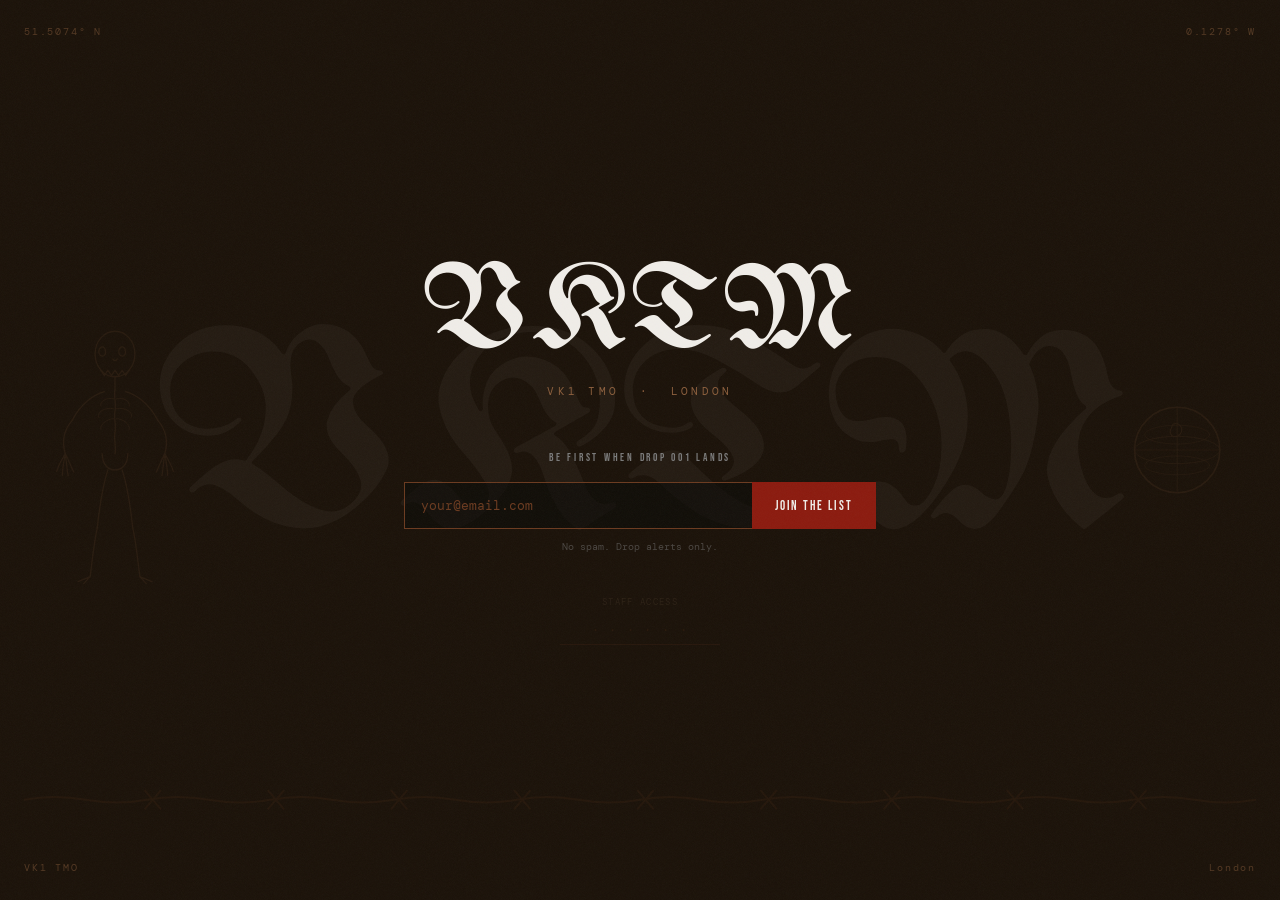
==== index.html @ 5f81c5c3 "Add files via upload" ====
<!DOCTYPE html>
<html lang="en">
<head>
  <meta charset="UTF-8">
  <meta name="viewport" content="width=device-width, initial-scale=1.0">
  <title>VKTM — VK1 TMO</title>
  <meta name="description" content="VKTM. London streetwear. No restock. Ever.">
  <link rel="stylesheet" href="style.css">
  <style>
    body { overflow: hidden; }

    /* PASSWORD PAGE */
    .pw-page {
      position: fixed; inset: 0;
      background: var(--deep-brown);
      display: flex;
      align-items: center;
      justify-content: center;
      z-index: 10;
    }

    /* Giant faded watermark */
    .pw-watermark {
      position: absolute;
      inset: 0;
      display: flex;
      align-items: center;
      justify-content: center;
      pointer-events: none;
      overflow: hidden;
    }
    .pw-watermark span {
      font-family: var(--font-gothic);
      font-size: clamp(120px, 28vw, 280px);
      color: var(--raw-cream);
      opacity: 0.04;
      white-space: nowrap;
      user-select: none;
      letter-spacing: -0.02em;
    }

    /* Corner coordinates */
    .pw-coord {
      position: absolute;
      font-family: var(--font-body);
      font-size: 10px;
      letter-spacing: 0.18em;
      color: var(--brown-warm);
      opacity: 0.5;
    }
    .pw-coord.tl { top: 24px; left: 24px; }
    .pw-coord.tr { top: 24px; right: 24px; text-align: right; }
    .pw-coord.bl { bottom: 24px; left: 24px; }
    .pw-coord.br { bottom: 24px; right: 24px; text-align: right; }

    /* Center content */
    .pw-center {
      position: relative;
      z-index: 2;
      text-align: center;
      width: 100%;
      max-width: 520px;
      padding: 24px;
    }
    .pw-logo {
      font-family: var(--font-gothic);
      font-size: clamp(72px, 14vw, 120px);
      color: var(--raw-cream);
      line-height: 1;
      margin-bottom: 8px;
      letter-spacing: 0.02em;
    }
    .pw-postcode {
      font-family: var(--font-body);
      font-size: 11px;
      letter-spacing: 0.3em;
      color: var(--brown-warm);
      margin-bottom: 48px;
    }

    /* Newsletter */
    .pw-newsletter-label {
      font-family: var(--font-display);
      font-size: 11px;
      letter-spacing: 0.25em;
      color: var(--ash);
      margin-bottom: 16px;
    }
    .pw-newsletter-form {
      display: flex;
      margin-bottom: 10px;
    }
    .pw-newsletter-form input {
      flex: 1;
      background: rgba(10,10,8,0.6);
      border: 1px solid var(--brown-mid);
      border-right: none;
      color: var(--raw-cream);
      font-family: var(--font-body);
      font-size: 13px;
      padding: 14px 16px;
      outline: none;
      transition: border-color 0.2s;
    }
    .pw-newsletter-form input:focus { border-color: var(--brown-warm); }
    .pw-newsletter-form input::placeholder { color: var(--brown-mid); }
    .pw-newsletter-form button {
      background: var(--london-rust);
      color: var(--raw-cream);
      font-family: var(--font-display);
      font-size: 13px;
      letter-spacing: 0.15em;
      padding: 14px 22px;
      border: 1px solid var(--london-rust);
      cursor: pointer;
      transition: background 0.2s;
      white-space: nowrap;
    }
    .pw-newsletter-form button:hover { background: var(--rust-bright); }
    .pw-nl-note {
      font-size: 10px;
      color: var(--ash);
      opacity: 0.5;
      margin-bottom: 40px;
    }
    .pw-nl-success {
      display: none;
      font-family: var(--font-display);
      font-size: 14px;
      letter-spacing: 0.15em;
      color: var(--brown-warm);
      margin-bottom: 32px;
    }

    /* Staff access */
    .pw-staff-wrap {
      margin-top: 32px;
      position: relative;
    }
    .pw-staff-label {
      font-size: 9px;
      letter-spacing: 0.15em;
      color: rgba(120,100,80,0.18);
      margin-bottom: 6px;
    }
    .pw-staff-form {
      display: flex;
      justify-content: center;
    }
    .pw-staff-form input {
      background: transparent;
      border: none;
      border-bottom: 1px solid rgba(107,58,31,0.15);
      color: rgba(240,237,232,0.12);
      font-family: var(--font-body);
      font-size: 12px;
      padding: 6px 10px;
      outline: none;
      width: 160px;
      text-align: center;
      letter-spacing: 0.15em;
      caret-color: var(--brown-warm);
    }
    .pw-staff-form input::placeholder { color: rgba(107,58,31,0.2); }
    .pw-staff-err {
      display: none;
      font-size: 10px;
      color: var(--london-rust);
      margin-top: 6px;
      letter-spacing: 0.1em;
    }

    /* Decorative SVGs */
    .pw-svg-left {
      position: absolute;
      left: clamp(8px, 4vw, 60px);
      top: 50%;
      transform: translateY(-50%);
      opacity: 0.12;
      width: clamp(80px, 10vw, 140px);
    }
    .pw-svg-right {
      position: absolute;
      right: clamp(8px, 4vw, 60px);
      top: 50%;
      transform: translateY(-50%);
      opacity: 0.12;
      width: clamp(70px, 8vw, 110px);
    }
    .pw-barbed {
      position: absolute;
      bottom: 80px;
      left: 0; right: 0;
      opacity: 0.12;
      padding: 0 24px;
    }

    @media (max-width: 600px) {
      .pw-svg-left, .pw-svg-right { display: none; }
      .pw-coord.tr, .pw-coord.br { display: none; }
    }
  </style>
</head>
<body>
  <div class="grain"></div>

  <main class="pw-page">
    <!-- Watermark -->
    <div class="pw-watermark"><span>VKTM</span></div>

    <!-- Corner coords -->
    <div class="pw-coord tl">51.5074° N</div>
    <div class="pw-coord tr">0.1278° W</div>
    <div class="pw-coord bl">VK1 TMO</div>
    <div class="pw-coord br">London</div>

    <!-- Creature SVG left -->
    <svg class="pw-svg-left" viewBox="0 0 180 380" xmlns="http://www.w3.org/2000/svg" fill="none" stroke="#8B5E3C" stroke-width="1.8" stroke-linecap="round">
      <ellipse cx="90" cy="55" rx="28" ry="32"/>
      <path d="M76,48 C74,44 70,44 68,48 C66,52 68,58 72,58 C76,58 78,54 76,48"/>
      <path d="M104,48 C102,44 98,44 96,48 C94,52 96,58 100,58 C104,58 106,54 104,48"/>
      <path d="M87,62 C88,65 92,65 93,62"/>
      <path d="M70,78 L75,85 L80,78 L85,85 L90,78 L95,85 L100,78 L105,85 L110,78"/>
      <line x1="90" y1="87" x2="90" y2="105"/>
      <path d="M90,105 C88,115 92,125 90,135 C88,145 92,155 90,165 C88,175 92,185 90,195"/>
      <path d="M88,118 C78,115 68,122 70,128" stroke-width="1.2"/>
      <path d="M88,132 C76,129 64,137 67,144" stroke-width="1.2"/>
      <path d="M88,146 C79,146 68,154 70,161" stroke-width="1.2"/>
      <path d="M92,118 C102,115 112,122 110,128" stroke-width="1.2"/>
      <path d="M92,132 C104,129 116,137 113,144" stroke-width="1.2"/>
      <path d="M92,146 C101,146 112,154 110,161" stroke-width="1.2"/>
      <path d="M72,195 C72,210 80,218 90,218 C100,218 108,210 108,195"/>
      <path d="M75,108 C60,112 42,125 30,148"/>
      <path d="M105,108 C120,112 138,125 150,148"/>
      <path d="M30,148 C18,162 15,178 20,195"/>
      <path d="M150,148 C162,162 165,178 160,195"/>
      <path d="M20,195 C15,205 10,212 8,220M20,195 C18,207 16,216 16,226M20,195 C22,207 22,216 24,226M20,195 C26,206 28,214 32,221"/>
      <path d="M160,195 C165,205 170,212 172,220M160,195 C162,207 164,216 164,226M160,195 C158,207 158,216 156,226M160,195 C154,206 152,214 148,221"/>
      <path d="M80,218 C72,242 68,272 65,300"/>
      <path d="M100,218 C108,242 112,272 115,300"/>
      <path d="M65,300 C60,322 58,347 55,368"/>
      <path d="M115,300 C120,322 122,347 125,368"/>
      <path d="M55,368 L38,375 M55,368 L46,378"/>
      <path d="M125,368 L142,375 M125,368 L134,378"/>
    </svg>

    <!-- Globe SVG right -->
    <svg class="pw-svg-right" viewBox="0 0 120 120" xmlns="http://www.w3.org/2000/svg" fill="none" stroke="#8B5E3C" stroke-linecap="round">
      <circle cx="60" cy="60" r="50" stroke-width="1.8"/>
      <ellipse cx="60" cy="60" rx="50" ry="16" stroke-width="0.9"/>
      <ellipse cx="60" cy="42" rx="38" ry="11" stroke-width="0.7"/>
      <ellipse cx="60" cy="78" rx="38" ry="11" stroke-width="0.7"/>
      <line x1="60" y1="10" x2="60" y2="110" stroke-width="0.9"/>
      <line x1="10" y1="60" x2="110" y2="60" stroke-width="0.7"/>
      <path d="M55,30 C58,28 62,29 64,32 C67,36 65,42 60,44 C55,46 51,42 52,37 Z" stroke-width="1.2"/>
    </svg>

    <!-- Barbed wire -->
    <div class="pw-barbed">
      <svg viewBox="0 0 900 20" xmlns="http://www.w3.org/2000/svg" fill="none" preserveAspectRatio="xMidYMid meet">
        <path d="M0,10 Q22,6 45,10 Q68,14 90,10 Q112,6 135,10 Q158,14 180,10 Q202,6 225,10 Q248,14 270,10 Q292,6 315,10 Q338,14 360,10 Q382,6 405,10 Q428,14 450,10 Q472,6 495,10 Q518,14 540,10 Q562,6 585,10 Q608,14 630,10 Q652,6 675,10 Q698,14 720,10 Q742,6 765,10 Q788,14 810,10 Q832,6 855,10 Q878,14 900,10" stroke="#6B3A1F" stroke-width="1.4"/>
        <g stroke="#6B3A1F" stroke-width="1.4">
          <line x1="88" y1="3" x2="100" y2="17"/><line x1="88" y1="17" x2="100" y2="3"/>
          <line x1="178" y1="3" x2="190" y2="17"/><line x1="178" y1="17" x2="190" y2="3"/>
          <line x1="268" y1="3" x2="280" y2="17"/><line x1="268" y1="17" x2="280" y2="3"/>
          <line x1="358" y1="3" x2="370" y2="17"/><line x1="358" y1="17" x2="370" y2="3"/>
          <line x1="448" y1="3" x2="460" y2="17"/><line x1="448" y1="17" x2="460" y2="3"/>
          <line x1="538" y1="3" x2="550" y2="17"/><line x1="538" y1="17" x2="550" y2="3"/>
          <line x1="628" y1="3" x2="640" y2="17"/><line x1="628" y1="17" x2="640" y2="3"/>
          <line x1="718" y1="3" x2="730" y2="17"/><line x1="718" y1="17" x2="730" y2="3"/>
          <line x1="808" y1="3" x2="820" y2="17"/><line x1="808" y1="17" x2="820" y2="3"/>
        </g>
      </svg>
    </div>

    <!-- Main center content -->
    <div class="pw-center">
      <div class="pw-logo">VKTM</div>
      <div class="pw-postcode">VK1 TMO &nbsp;·&nbsp; LONDON</div>

      <div class="pw-newsletter-label">BE FIRST WHEN DROP 001 LANDS</div>

      <form class="pw-newsletter-form" id="pwNewsletterForm">
        <input type="hidden" name="_subject" value="VKTM Newsletter Signup">
        <input type="hidden" name="type" value="newsletter">
        <input type="email" name="email" placeholder="your@email.com" required autocomplete="email">
        <button type="submit">JOIN THE LIST</button>
      </form>
      <div class="pw-nl-note">No spam. Drop alerts only.</div>
      <div class="pw-nl-success" id="pwNlSuccess">YOU'RE ON THE LIST. &nbsp;·&nbsp; VK1 TMO</div>

      <!-- Staff access -->
      <div class="pw-staff-wrap">
        <div class="pw-staff-label">STAFF ACCESS</div>
        <form class="pw-staff-form" id="staffForm" autocomplete="off">
          <input type="password" id="staffPass" placeholder="· · · · · ·" maxlength="20">
        </form>
        <div class="pw-staff-err" id="staffErr">INCORRECT</div>
      </div>
    </div>
  </main>

  <script>
    // Newsletter signup
    document.getElementById('pwNewsletterForm').addEventListener('submit', async e => {
      e.preventDefault();
      const btn = e.target.querySelector('button');
      btn.textContent = '...';
      try {
        const res = await fetch('https://formspree.io/f/xqeopeve', {
          method: 'POST',
          headers: { 'Accept': 'application/json' },
          body: new FormData(e.target),
        });
        if (res.ok) {
          e.target.style.display = 'none';
          document.querySelector('.pw-nl-note').style.display = 'none';
          document.getElementById('pwNlSuccess').style.display = 'block';
        } else { btn.textContent = 'RETRY'; }
      } catch { btn.textContent = 'RETRY'; }
    });

    // Password check on every keystroke (no submit button visible)
    document.getElementById('staffPass').addEventListener('input', function() {
      if (this.value.toUpperCase() === 'VK1TMO') {
        localStorage.setItem('vktm_unlocked', '1');
        window.location.href = 'home.html';
      } else if (this.value.length >= 6) {
        document.getElementById('staffErr').style.display = 'block';
        setTimeout(() => {
          this.value = '';
          document.getElementById('staffErr').style.display = 'none';
        }, 800);
      }
    });
  </script>
</body>
</html>
---- style.css ----
/* ============================================
   VKTM — GLOBAL STYLESHEET
   VK1 TMO · LONDON
   ============================================ */

@import url('https://fonts.googleapis.com/css2?family=UnifrakturMaguntia&family=Bebas+Neue&family=DM+Mono:ital,wght@0,300;0,400;0,500;1,400&display=swap');

:root {
  --void-black: #0A0A08;
  --deep-brown: #1A1108;
  --london-rust: #8B1A0E;
  --rust-bright: #C4250F;
  --brown-mid: #6B3A1F;
  --brown-warm: #8B5E3C;
  --raw-cream: #F0EDE8;
  --ash: #7A7A7A;
  --font-gothic: 'UnifrakturMaguntia', serif;
  --font-display: 'Bebas Neue', sans-serif;
  --font-body: 'DM Mono', monospace;
  --max-w: 1280px;
  --nav-h: 60px;
  --ticker-h: 36px;
}

*, *::before, *::after { box-sizing: border-box; margin: 0; padding: 0; }

html { scroll-behavior: smooth; }

body {
  background: var(--void-black);
  color: var(--raw-cream);
  font-family: var(--font-body);
  font-size: 14px;
  line-height: 1.6;
  overflow-x: hidden;
  -webkit-font-smoothing: antialiased;
}

img { display: block; max-width: 100%; }
a { color: inherit; text-decoration: none; }
button { cursor: pointer; border: none; background: none; font-family: inherit; }
ul, ol { list-style: none; }
input, textarea, select { font-family: inherit; }

/* ---- GRAIN OVERLAY ---- */
.grain {
  position: fixed;
  inset: -100px;
  width: calc(100% + 200px);
  height: calc(100% + 200px);
  pointer-events: none;
  z-index: 9999;
  opacity: 0.04;
  background-image: url("data:image/svg+xml,%3Csvg viewBox='0 0 512 512' xmlns='http://www.w3.org/2000/svg'%3E%3Cfilter id='n'%3E%3CfeTurbulence type='fractalNoise' baseFrequency='0.75' numOctaves='4' stitchTiles='stitch'/%3E%3C/filter%3E%3Crect width='100%25' height='100%25' filter='url(%23n)'/%3E%3C/svg%3E");
  background-repeat: repeat;
  background-size: 256px 256px;
  animation: grainShift 0.6s steps(1) infinite;
}
@keyframes grainShift {
  0%   { transform: translate(0, 0); }
  20%  { transform: translate(-3px, 2px); }
  40%  { transform: translate(2px, -3px); }
  60%  { transform: translate(-2px, -2px); }
  80%  { transform: translate(3px, 1px); }
  100% { transform: translate(-1px, 3px); }
}

/* ---- TICKER TAPE ---- */
.ticker-wrap {
  background: var(--london-rust);
  height: var(--ticker-h);
  overflow: hidden;
  display: flex;
  align-items: center;
  position: relative;
  z-index: 200;
}
.ticker-track {
  display: flex;
  white-space: nowrap;
  animation: tickerScroll 28s linear infinite;
}
.ticker-track span {
  font-family: var(--font-display);
  font-size: 13px;
  letter-spacing: 0.15em;
  color: var(--raw-cream);
  padding: 0 32px;
}
.ticker-track span::after {
  content: '·';
  margin-left: 32px;
  opacity: 0.6;
}
@keyframes tickerScroll {
  0%   { transform: translateX(0); }
  100% { transform: translateX(-50%); }
}

/* ---- NAVIGATION ---- */
.site-nav {
  position: sticky;
  top: 0;
  z-index: 100;
  background: var(--void-black);
  border-bottom: 1px solid var(--brown-mid);
  height: var(--nav-h);
  display: flex;
  align-items: center;
  padding: 0 24px;
}
.nav-inner {
  max-width: var(--max-w);
  width: 100%;
  margin: 0 auto;
  display: flex;
  align-items: center;
  justify-content: space-between;
}
.nav-logo {
  font-family: var(--font-gothic);
  font-size: 28px;
  color: var(--raw-cream);
  letter-spacing: 0.02em;
  transition: color 0.2s;
}
.nav-logo:hover { color: var(--brown-warm); }

.nav-links {
  display: flex;
  gap: 32px;
  align-items: center;
}
.nav-links a {
  font-family: var(--font-display);
  font-size: 14px;
  letter-spacing: 0.12em;
  color: var(--ash);
  transition: color 0.2s;
  position: relative;
}
.nav-links a::after {
  content: '';
  position: absolute;
  bottom: -4px;
  left: 0;
  width: 0;
  height: 1px;
  background: var(--london-rust);
  transition: width 0.3s;
}
.nav-links a:hover, .nav-links a.active {
  color: var(--raw-cream);
}
.nav-links a:hover::after, .nav-links a.active::after {
  width: 100%;
}

.nav-hamburger {
  display: none;
  flex-direction: column;
  gap: 5px;
  cursor: pointer;
  padding: 4px;
}
.nav-hamburger span {
  display: block;
  width: 24px;
  height: 1.5px;
  background: var(--raw-cream);
  transition: all 0.3s;
}
.nav-hamburger.open span:nth-child(1) { transform: translateY(6.5px) rotate(45deg); }
.nav-hamburger.open span:nth-child(2) { opacity: 0; }
.nav-hamburger.open span:nth-child(3) { transform: translateY(-6.5px) rotate(-45deg); }

.nav-mobile-menu {
  display: none;
  position: fixed;
  top: calc(var(--ticker-h) + var(--nav-h));
  left: 0; right: 0;
  background: var(--void-black);
  border-bottom: 1px solid var(--brown-mid);
  padding: 24px;
  z-index: 99;
  flex-direction: column;
  gap: 20px;
}
.nav-mobile-menu.open { display: flex; }
.nav-mobile-menu a {
  font-family: var(--font-display);
  font-size: 22px;
  letter-spacing: 0.12em;
  color: var(--ash);
  transition: color 0.2s;
  padding: 8px 0;
  border-bottom: 1px solid var(--brown-mid);
}
.nav-mobile-menu a:hover, .nav-mobile-menu a.active { color: var(--raw-cream); }

/* ---- FOOTER ---- */
.site-footer {
  background: var(--deep-brown);
  border-top: 1px solid var(--brown-mid);
  padding: 64px 24px 32px;
}
.footer-inner {
  max-width: var(--max-w);
  margin: 0 auto;
}
.footer-top {
  display: grid;
  grid-template-columns: 1fr 1fr 1fr;
  gap: 48px;
  padding-bottom: 48px;
  border-bottom: 1px solid var(--brown-mid);
}
.footer-logo {
  font-family: var(--font-gothic);
  font-size: 48px;
  color: var(--raw-cream);
  line-height: 1;
  margin-bottom: 8px;
}
.footer-tagline {
  font-size: 11px;
  color: var(--ash);
  letter-spacing: 0.15em;
  text-transform: uppercase;
}
.footer-col-title {
  font-family: var(--font-display);
  font-size: 12px;
  letter-spacing: 0.2em;
  color: var(--brown-warm);
  margin-bottom: 16px;
}
.footer-col-links {
  display: flex;
  flex-direction: column;
  gap: 10px;
}
.footer-col-links a {
  font-size: 13px;
  color: var(--ash);
  transition: color 0.2s;
  letter-spacing: 0.05em;
}
.footer-col-links a:hover { color: var(--raw-cream); }
.footer-bottom {
  padding-top: 24px;
  display: flex;
  justify-content: space-between;
  align-items: center;
  flex-wrap: wrap;
  gap: 12px;
}
.footer-copy {
  font-size: 11px;
  color: var(--ash);
  letter-spacing: 0.08em;
}
.footer-coords {
  font-size: 11px;
  color: var(--brown-warm);
  letter-spacing: 0.1em;
}

/* ---- MARQUEE STRIP ---- */
.marquee-strip {
  background: var(--brown-mid);
  padding: 12px 0;
  overflow: hidden;
}
.marquee-track {
  display: flex;
  white-space: nowrap;
  animation: marqueeScroll 20s linear infinite;
}
.marquee-track span {
  font-family: var(--font-gothic);
  font-size: 18px;
  color: var(--raw-cream);
  opacity: 0.8;
  padding: 0 24px;
}
.marquee-track span.sep {
  font-family: var(--font-display);
  font-size: 14px;
  color: var(--brown-warm);
  letter-spacing: 0.2em;
}
@keyframes marqueeScroll {
  0%   { transform: translateX(0); }
  100% { transform: translateX(-50%); }
}

/* ---- BUTTONS ---- */
.btn {
  display: inline-flex;
  align-items: center;
  justify-content: center;
  font-family: var(--font-display);
  letter-spacing: 0.15em;
  font-size: 14px;
  padding: 14px 32px;
  transition: all 0.25s;
  cursor: pointer;
}
.btn-primary {
  background: var(--london-rust);
  color: var(--raw-cream);
  border: 1px solid var(--london-rust);
}
.btn-primary:hover {
  background: var(--rust-bright);
  border-color: var(--rust-bright);
  transform: translateY(-1px);
}
.btn-outline {
  background: transparent;
  color: var(--raw-cream);
  border: 1px solid var(--brown-warm);
}
.btn-outline:hover {
  border-color: var(--raw-cream);
  background: rgba(240,237,232,0.05);
}
.btn-ghost {
  background: transparent;
  color: var(--ash);
  border: 1px solid var(--brown-mid);
  font-size: 12px;
  padding: 10px 20px;
}
.btn-ghost:hover {
  color: var(--raw-cream);
  border-color: var(--ash);
}

/* ---- SECTION BASE ---- */
.section {
  padding: 96px 24px;
}
.section-inner {
  max-width: var(--max-w);
  margin: 0 auto;
}
.section-label {
  font-family: var(--font-display);
  font-size: 11px;
  letter-spacing: 0.3em;
  color: var(--london-rust);
  margin-bottom: 16px;
  display: block;
}
.section-title {
  font-family: var(--font-display);
  font-size: clamp(36px, 6vw, 72px);
  letter-spacing: 0.06em;
  line-height: 1;
  color: var(--raw-cream);
}

/* ---- TORN EDGE ---- */
.torn-edge {
  display: block;
  line-height: 0;
  overflow: hidden;
}
.torn-edge svg {
  display: block;
  width: 100%;
}

/* ---- PRODUCT CARD ---- */
.product-card {
  background: var(--deep-brown);
  border: 1px solid var(--brown-mid);
  overflow: hidden;
  cursor: pointer;
  transition: border-color 0.25s, transform 0.25s;
  position: relative;
}
.product-card:hover {
  border-color: var(--london-rust);
  transform: translateY(-3px);
}
.product-card-img {
  aspect-ratio: 3/4;
  background: var(--void-black);
  display: flex;
  align-items: center;
  justify-content: center;
  overflow: hidden;
  position: relative;
}
.product-card-img svg {
  opacity: 0.15;
  width: 50%;
}
.product-card-badge {
  position: absolute;
  top: 12px;
  left: 12px;
  background: var(--london-rust);
  font-family: var(--font-display);
  font-size: 10px;
  letter-spacing: 0.2em;
  color: var(--raw-cream);
  padding: 4px 10px;
}
.product-card-cs {
  position: absolute;
  inset: 0;
  background: rgba(10,10,8,0.6);
  display: flex;
  align-items: center;
  justify-content: center;
  font-family: var(--font-display);
  font-size: 13px;
  letter-spacing: 0.25em;
  color: var(--brown-warm);
  opacity: 0;
  transition: opacity 0.25s;
}
.product-card:hover .product-card-cs { opacity: 1; }
.product-card-info {
  padding: 16px;
}
.product-card-cat {
  font-size: 10px;
  letter-spacing: 0.2em;
  color: var(--brown-warm);
  text-transform: uppercase;
  margin-bottom: 6px;
}
.product-card-name {
  font-family: var(--font-display);
  font-size: 16px;
  letter-spacing: 0.08em;
  color: var(--raw-cream);
  margin-bottom: 4px;
}
.product-card-price {
  font-size: 13px;
  color: var(--ash);
}
.product-card-drop {
  font-size: 10px;
  letter-spacing: 0.15em;
  color: var(--london-rust);
  margin-top: 6px;
}

/* ---- PRODUCT GRID ---- */
.product-grid {
  display: grid;
  grid-template-columns: repeat(4, 1fr);
  gap: 16px;
}

/* ---- NOTIFY MODAL ---- */
.modal-overlay {
  display: none;
  position: fixed;
  inset: 0;
  background: rgba(10,10,8,0.92);
  z-index: 500;
  align-items: center;
  justify-content: center;
  padding: 24px;
}
.modal-overlay.open { display: flex; }
.modal-box {
  background: var(--deep-brown);
  border: 1px solid var(--brown-mid);
  max-width: 480px;
  width: 100%;
  padding: 40px;
  position: relative;
}
.modal-close {
  position: absolute;
  top: 16px;
  right: 16px;
  font-family: var(--font-display);
  font-size: 20px;
  color: var(--ash);
  cursor: pointer;
  transition: color 0.2s;
  background: none;
  border: none;
}
.modal-close:hover { color: var(--raw-cream); }
.modal-title {
  font-family: var(--font-display);
  font-size: 28px;
  letter-spacing: 0.08em;
  margin-bottom: 8px;
}
.modal-sub {
  font-size: 12px;
  color: var(--ash);
  margin-bottom: 28px;
  line-height: 1.7;
}

/* ---- FORMS ---- */
.form-group {
  margin-bottom: 16px;
}
.form-label {
  display: block;
  font-size: 10px;
  letter-spacing: 0.2em;
  color: var(--ash);
  text-transform: uppercase;
  margin-bottom: 6px;
}
.form-input, .form-select, .form-textarea {
  width: 100%;
  background: var(--void-black);
  border: 1px solid var(--brown-mid);
  color: var(--raw-cream);
  font-family: var(--font-body);
  font-size: 13px;
  padding: 12px 14px;
  transition: border-color 0.2s;
  outline: none;
  -webkit-appearance: none;
}
.form-input:focus, .form-select:focus, .form-textarea:focus {
  border-color: var(--brown-warm);
}
.form-input::placeholder { color: var(--brown-mid); }
.form-textarea { resize: vertical; min-height: 100px; }
.form-row { display: grid; grid-template-columns: 1fr 1fr; gap: 12px; }
.form-success {
  display: none;
  text-align: center;
  padding: 24px 0;
}
.form-success-icon {
  font-family: var(--font-gothic);
  font-size: 48px;
  color: var(--london-rust);
  margin-bottom: 16px;
}
.form-success h3 {
  font-family: var(--font-display);
  font-size: 24px;
  letter-spacing: 0.1em;
  margin-bottom: 8px;
}
.form-success p { font-size: 12px; color: var(--ash); line-height: 1.7; }

/* ---- ACCORDION ---- */
.accordion-item {
  border: 1px solid var(--brown-mid);
  margin-bottom: 2px;
  overflow: hidden;
}
.accordion-header {
  display: flex;
  align-items: center;
  justify-content: space-between;
  padding: 20px 24px;
  cursor: pointer;
  background: var(--deep-brown);
  transition: background 0.2s;
  user-select: none;
}
.accordion-header:hover { background: #1f1408; }
.accordion-header-left { display: flex; align-items: center; gap: 16px; }
.accordion-drop-num {
  font-family: var(--font-display);
  font-size: 12px;
  letter-spacing: 0.2em;
  color: var(--london-rust);
}
.accordion-drop-name {
  font-family: var(--font-display);
  font-size: 20px;
  letter-spacing: 0.1em;
}
.accordion-status {
  font-size: 10px;
  letter-spacing: 0.2em;
  padding: 3px 10px;
  border: 1px solid;
}
.accordion-status.live { border-color: var(--london-rust); color: var(--london-rust); }
.accordion-status.coming { border-color: var(--brown-warm); color: var(--brown-warm); }
.accordion-status.locked { border-color: var(--ash); color: var(--ash); }
.accordion-arrow {
  font-size: 18px;
  color: var(--ash);
  transition: transform 0.3s;
  line-height: 1;
}
.accordion-item.open .accordion-arrow { transform: rotate(180deg); }
.accordion-body {
  display: none;
  padding: 32px 24px;
  background: var(--void-black);
  border-top: 1px solid var(--brown-mid);
}
.accordion-item.open .accordion-body { display: block; }

/* ---- SCROLL REVEAL ---- */
.reveal {
  opacity: 0;
  transform: translateY(28px);
  transition: opacity 0.7s ease, transform 0.7s ease;
}
.reveal.visible {
  opacity: 1;
  transform: translateY(0);
}
.reveal-delay-1 { transition-delay: 0.1s; }
.reveal-delay-2 { transition-delay: 0.2s; }
.reveal-delay-3 { transition-delay: 0.3s; }
.reveal-delay-4 { transition-delay: 0.4s; }

/* ---- NEWSLETTER INLINE ---- */
.newsletter-form {
  display: flex;
  gap: 0;
  max-width: 480px;
}
.newsletter-form input {
  flex: 1;
  background: var(--void-black);
  border: 1px solid var(--brown-mid);
  border-right: none;
  color: var(--raw-cream);
  font-family: var(--font-body);
  font-size: 13px;
  padding: 14px 16px;
  outline: none;
  transition: border-color 0.2s;
}
.newsletter-form input:focus { border-color: var(--brown-warm); }
.newsletter-form input::placeholder { color: var(--brown-mid); }
.newsletter-form button {
  background: var(--london-rust);
  color: var(--raw-cream);
  font-family: var(--font-display);
  font-size: 13px;
  letter-spacing: 0.15em;
  padding: 14px 24px;
  border: 1px solid var(--london-rust);
  cursor: pointer;
  transition: background 0.2s;
  white-space: nowrap;
}
.newsletter-form button:hover { background: var(--rust-bright); }

/* ============================================
   RESPONSIVE
   ============================================ */
@media (max-width: 1024px) {
  .product-grid { grid-template-columns: repeat(3, 1fr); }
  .footer-top { grid-template-columns: 1fr 1fr; }
}
@media (max-width: 768px) {
  :root { --ticker-h: 32px; --nav-h: 56px; }
  .nav-links { display: none; }
  .nav-hamburger { display: flex; }
  .product-grid { grid-template-columns: repeat(2, 1fr); gap: 10px; }
  .section { padding: 64px 16px; }
  .footer-top { grid-template-columns: 1fr; gap: 32px; }
  .footer-bottom { flex-direction: column; align-items: flex-start; gap: 8px; }
  .form-row { grid-template-columns: 1fr; }
  .newsletter-form { flex-direction: column; }
  .newsletter-form input { border-right: 1px solid var(--brown-mid); border-bottom: none; }
  .newsletter-form button { border-top: none; }
}
@media (max-width: 480px) {
  .product-grid { grid-template-columns: repeat(2, 1fr); gap: 8px; }
  .modal-box { padding: 28px 20px; }
  .nav-inner { padding: 0 4px; }
  .site-nav { padding: 0 16px; }
}
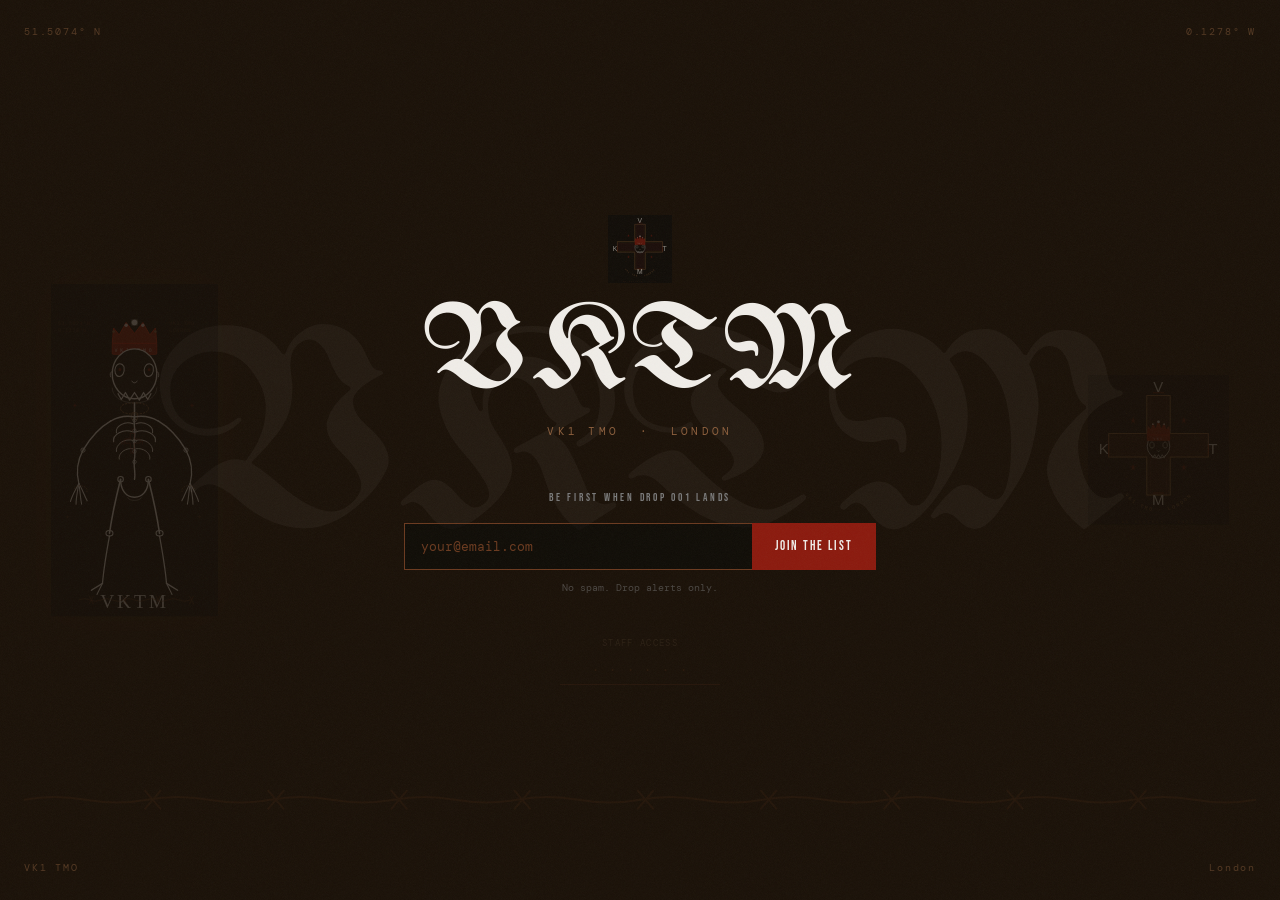
==== commit dbd0edcc: "Add files via upload" ====
--- a/index.html
+++ b/index.html
@@ -5,6 +5,7 @@
   <meta name="viewport" content="width=device-width, initial-scale=1.0">
   <title>VKTM — VK1 TMO</title>
   <meta name="description" content="VKTM. London streetwear. No restock. Ever.">
+  <link rel="icon" type="image/svg+xml" href="favicon.svg">
   <link rel="stylesheet" href="style.css">
   <style>
     body { overflow: hidden; }
@@ -176,16 +177,24 @@
       left: clamp(8px, 4vw, 60px);
       top: 50%;
       transform: translateY(-50%);
-      opacity: 0.12;
-      width: clamp(80px, 10vw, 140px);
+      opacity: 0.18;
+      width: clamp(100px, 13vw, 180px);
+      filter: drop-shadow(0 0 24px rgba(139,90,60,0.15));
     }
     .pw-svg-right {
       position: absolute;
       right: clamp(8px, 4vw, 60px);
       top: 50%;
       transform: translateY(-50%);
-      opacity: 0.12;
-      width: clamp(70px, 8vw, 110px);
+      opacity: 0.14;
+      width: clamp(90px, 11vw, 150px);
+    }
+    /* Mark above logo */
+    .pw-mark {
+      width: clamp(40px, 6vw, 64px);
+      opacity: 0.55;
+      margin: 0 auto 12px;
+      display: block;
     }
     .pw-barbed {
       position: absolute;
@@ -214,46 +223,11 @@
     <div class="pw-coord bl">VK1 TMO</div>
     <div class="pw-coord br">London</div>
 
-    <!-- Creature SVG left -->
-    <svg class="pw-svg-left" viewBox="0 0 180 380" xmlns="http://www.w3.org/2000/svg" fill="none" stroke="#8B5E3C" stroke-width="1.8" stroke-linecap="round">
-      <ellipse cx="90" cy="55" rx="28" ry="32"/>
-      <path d="M76,48 C74,44 70,44 68,48 C66,52 68,58 72,58 C76,58 78,54 76,48"/>
-      <path d="M104,48 C102,44 98,44 96,48 C94,52 96,58 100,58 C104,58 106,54 104,48"/>
-      <path d="M87,62 C88,65 92,65 93,62"/>
-      <path d="M70,78 L75,85 L80,78 L85,85 L90,78 L95,85 L100,78 L105,85 L110,78"/>
-      <line x1="90" y1="87" x2="90" y2="105"/>
-      <path d="M90,105 C88,115 92,125 90,135 C88,145 92,155 90,165 C88,175 92,185 90,195"/>
-      <path d="M88,118 C78,115 68,122 70,128" stroke-width="1.2"/>
-      <path d="M88,132 C76,129 64,137 67,144" stroke-width="1.2"/>
-      <path d="M88,146 C79,146 68,154 70,161" stroke-width="1.2"/>
-      <path d="M92,118 C102,115 112,122 110,128" stroke-width="1.2"/>
-      <path d="M92,132 C104,129 116,137 113,144" stroke-width="1.2"/>
-      <path d="M92,146 C101,146 112,154 110,161" stroke-width="1.2"/>
-      <path d="M72,195 C72,210 80,218 90,218 C100,218 108,210 108,195"/>
-      <path d="M75,108 C60,112 42,125 30,148"/>
-      <path d="M105,108 C120,112 138,125 150,148"/>
-      <path d="M30,148 C18,162 15,178 20,195"/>
-      <path d="M150,148 C162,162 165,178 160,195"/>
-      <path d="M20,195 C15,205 10,212 8,220M20,195 C18,207 16,216 16,226M20,195 C22,207 22,216 24,226M20,195 C26,206 28,214 32,221"/>
-      <path d="M160,195 C165,205 170,212 172,220M160,195 C162,207 164,216 164,226M160,195 C158,207 158,216 156,226M160,195 C154,206 152,214 148,221"/>
-      <path d="M80,218 C72,242 68,272 65,300"/>
-      <path d="M100,218 C108,242 112,272 115,300"/>
-      <path d="M65,300 C60,322 58,347 55,368"/>
-      <path d="M115,300 C120,322 122,347 125,368"/>
-      <path d="M55,368 L38,375 M55,368 L46,378"/>
-      <path d="M125,368 L142,375 M125,368 L134,378"/>
-    </svg>
-
-    <!-- Globe SVG right -->
-    <svg class="pw-svg-right" viewBox="0 0 120 120" xmlns="http://www.w3.org/2000/svg" fill="none" stroke="#8B5E3C" stroke-linecap="round">
-      <circle cx="60" cy="60" r="50" stroke-width="1.8"/>
-      <ellipse cx="60" cy="60" rx="50" ry="16" stroke-width="0.9"/>
-      <ellipse cx="60" cy="42" rx="38" ry="11" stroke-width="0.7"/>
-      <ellipse cx="60" cy="78" rx="38" ry="11" stroke-width="0.7"/>
-      <line x1="60" y1="10" x2="60" y2="110" stroke-width="0.9"/>
-      <line x1="10" y1="60" x2="110" y2="60" stroke-width="0.7"/>
-      <path d="M55,30 C58,28 62,29 64,32 C67,36 65,42 60,44 C55,46 51,42 52,37 Z" stroke-width="1.2"/>
-    </svg>
+    <!-- Mascot left -->
+    <img src="mascot.svg" class="pw-svg-left" alt="">
+
+    <!-- VKTM Mark right -->
+    <img src="vktm-mark.svg" class="pw-svg-right" alt="">
 
     <!-- Barbed wire -->
     <div class="pw-barbed">
@@ -275,6 +249,7 @@
 
     <!-- Main center content -->
     <div class="pw-center">
+      <img src="vktm-mark.svg" class="pw-mark" alt="VKTM Mark">
       <div class="pw-logo">VKTM</div>
       <div class="pw-postcode">VK1 TMO &nbsp;·&nbsp; LONDON</div>
 
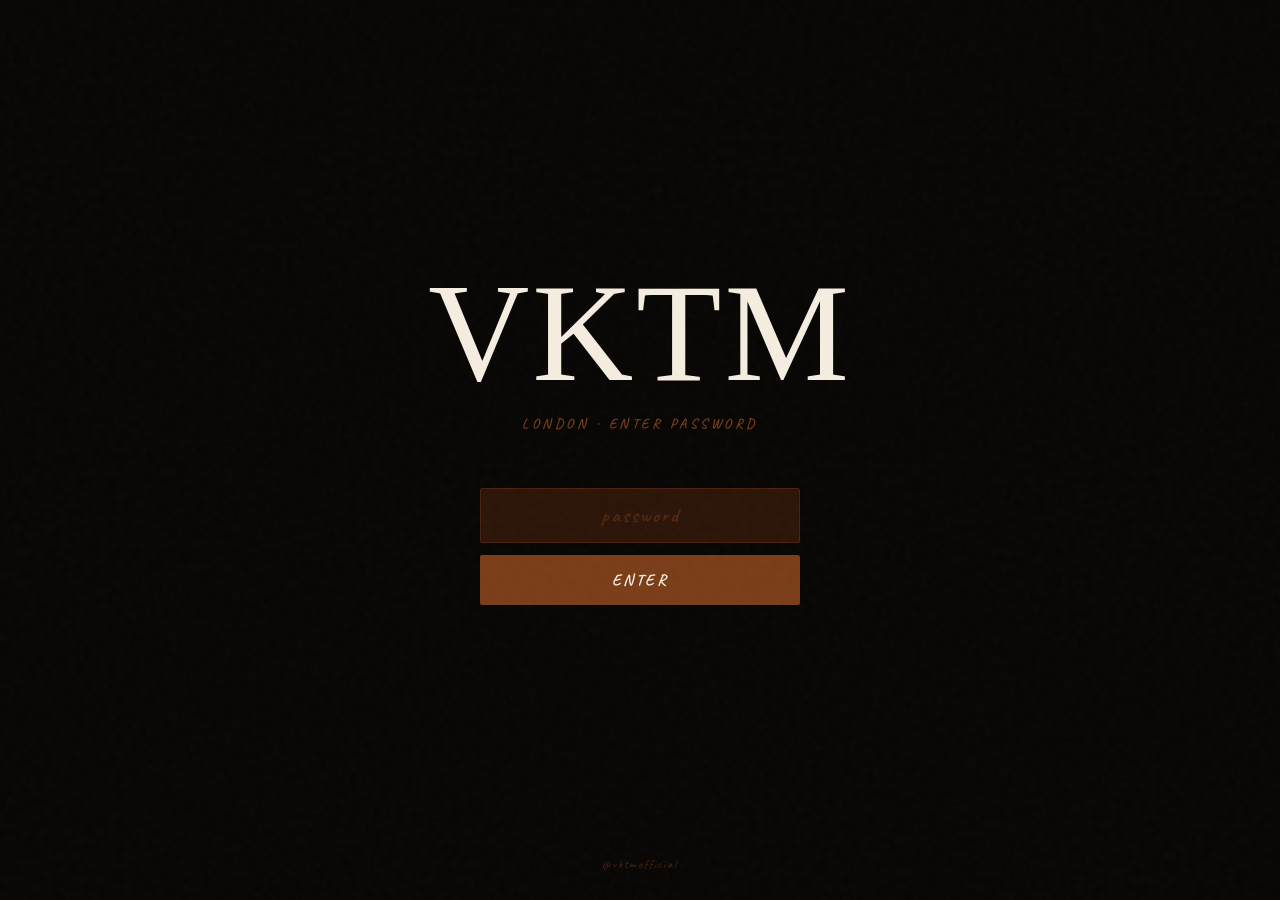
==== commit 9c599759: "Add files via upload" ====
--- a/index.html
+++ b/index.html
@@ -3,311 +3,214 @@
 <head>
   <meta charset="UTF-8">
   <meta name="viewport" content="width=device-width, initial-scale=1.0">
-  <title>VKTM — VK1 TMO</title>
-  <meta name="description" content="VKTM. London streetwear. No restock. Ever.">
+  <title>VKTM</title>
+  <meta name="description" content="VKTM — London streetwear. Limited drops. No restocks.">
   <link rel="icon" type="image/svg+xml" href="favicon.svg">
-  <link rel="stylesheet" href="style.css">
+  <link rel="preconnect" href="https://fonts.googleapis.com">
+  <link rel="preconnect" href="https://fonts.gstatic.com" crossorigin>
+  <link href="https://fonts.googleapis.com/css2?family=Permanent+Marker&family=Caveat:wght@400;500;600;700&display=swap" rel="stylesheet">
   <style>
-    body { overflow: hidden; }
-
-    /* PASSWORD PAGE */
-    .pw-page {
-      position: fixed; inset: 0;
-      background: var(--deep-brown);
+    *, *::before, *::after { box-sizing: border-box; margin: 0; padding: 0; }
+
+    :root {
+      --black:      #080604;
+      --dark:       #0e0905;
+      --brown:      #2b1408;
+      --brown-mid:  #4a2210;
+      --brown-warm: #7a3d18;
+      --brown-light:#b06030;
+      --beige:      #c0966a;
+      --cream:      #d9b88a;
+      --off-white:  #ece0c6;
+      --white:      #f5ede0;
+      --font-mark:  'Permanent Marker', cursive;
+      --font-hand:  'Caveat', cursive;
+    }
+
+    html, body {
+      height: 100%;
+      background: var(--black);
+      color: var(--off-white);
+      font-family: var(--font-hand);
+      -webkit-font-smoothing: antialiased;
+    }
+
+    /* Grain */
+    .grain {
+      position: fixed;
+      inset: -50%;
+      width: 200%;
+      height: 200%;
+      pointer-events: none;
+      z-index: 10;
+      opacity: 0.03;
+      background-image: url("data:image/svg+xml,%3Csvg viewBox='0 0 256 256' xmlns='http://www.w3.org/2000/svg'%3E%3Cfilter id='noise'%3E%3CfeTurbulence type='fractalNoise' baseFrequency='0.9' numOctaves='4' stitchTiles='stitch'/%3E%3C/filter%3E%3Crect width='100%25' height='100%25' filter='url(%23noise)'/%3E%3C/svg%3E");
+      animation: grain 0.8s steps(2) infinite;
+    }
+    @keyframes grain {
+      0%   { transform: translate(0,0); }
+      20%  { transform: translate(-3%,-4%); }
+      40%  { transform: translate(4%,2%); }
+      60%  { transform: translate(-2%,5%); }
+      80%  { transform: translate(3%,-2%); }
+      100% { transform: translate(0,0); }
+    }
+
+    /* Layout */
+    .wrap {
+      min-height: 100vh;
       display: flex;
+      flex-direction: column;
       align-items: center;
       justify-content: center;
-      z-index: 10;
-    }
-
-    /* Giant faded watermark */
-    .pw-watermark {
-      position: absolute;
-      inset: 0;
+      padding: 40px 24px;
+      position: relative;
+    }
+
+    /* VKTM wordmark */
+    .pw-logo {
+      font-family: var(--font-mark);
+      font-size: clamp(72px, 18vw, 140px);
+      color: var(--white);
+      line-height: 1;
+      letter-spacing: 0.02em;
+      margin-bottom: 12px;
+      text-align: center;
+      user-select: none;
+    }
+
+    .pw-sub {
+      font-family: var(--font-hand);
+      font-size: 14px;
+      font-weight: 600;
+      letter-spacing: 0.25em;
+      color: var(--brown-warm);
+      text-align: center;
+      margin-bottom: 56px;
+    }
+
+    /* Form */
+    .pw-form {
+      width: 100%;
+      max-width: 320px;
       display: flex;
-      align-items: center;
-      justify-content: center;
-      pointer-events: none;
-      overflow: hidden;
-    }
-    .pw-watermark span {
-      font-family: var(--font-gothic);
-      font-size: clamp(120px, 28vw, 280px);
-      color: var(--raw-cream);
-      opacity: 0.04;
-      white-space: nowrap;
-      user-select: none;
-      letter-spacing: -0.02em;
-    }
-
-    /* Corner coordinates */
-    .pw-coord {
-      position: absolute;
-      font-family: var(--font-body);
-      font-size: 10px;
-      letter-spacing: 0.18em;
+      flex-direction: column;
+      gap: 12px;
+    }
+
+    .pw-input {
+      background: var(--brown);
+      border: 1px solid var(--brown-mid);
+      color: var(--off-white);
+      font-family: var(--font-hand);
+      font-size: 20px;
+      font-weight: 600;
+      letter-spacing: 0.15em;
+      padding: 14px 18px;
+      outline: none;
+      text-align: center;
+      transition: border-color 0.2s;
+      border-radius: 2px;
+      width: 100%;
+    }
+    .pw-input::placeholder {
       color: var(--brown-warm);
       opacity: 0.5;
-    }
-    .pw-coord.tl { top: 24px; left: 24px; }
-    .pw-coord.tr { top: 24px; right: 24px; text-align: right; }
-    .pw-coord.bl { bottom: 24px; left: 24px; }
-    .pw-coord.br { bottom: 24px; right: 24px; text-align: right; }
-
-    /* Center content */
-    .pw-center {
-      position: relative;
-      z-index: 2;
-      text-align: center;
-      width: 100%;
-      max-width: 520px;
-      padding: 24px;
-    }
-    .pw-logo {
-      font-family: var(--font-gothic);
-      font-size: clamp(72px, 14vw, 120px);
-      color: var(--raw-cream);
-      line-height: 1;
-      margin-bottom: 8px;
-      letter-spacing: 0.02em;
-    }
-    .pw-postcode {
-      font-family: var(--font-body);
-      font-size: 11px;
-      letter-spacing: 0.3em;
-      color: var(--brown-warm);
-      margin-bottom: 48px;
-    }
-
-    /* Newsletter */
-    .pw-newsletter-label {
-      font-family: var(--font-display);
-      font-size: 11px;
-      letter-spacing: 0.25em;
-      color: var(--ash);
-      margin-bottom: 16px;
-    }
-    .pw-newsletter-form {
-      display: flex;
-      margin-bottom: 10px;
-    }
-    .pw-newsletter-form input {
-      flex: 1;
-      background: rgba(10,10,8,0.6);
-      border: 1px solid var(--brown-mid);
-      border-right: none;
-      color: var(--raw-cream);
-      font-family: var(--font-body);
-      font-size: 13px;
-      padding: 14px 16px;
-      outline: none;
-      transition: border-color 0.2s;
-    }
-    .pw-newsletter-form input:focus { border-color: var(--brown-warm); }
-    .pw-newsletter-form input::placeholder { color: var(--brown-mid); }
-    .pw-newsletter-form button {
-      background: var(--london-rust);
-      color: var(--raw-cream);
-      font-family: var(--font-display);
-      font-size: 13px;
+      letter-spacing: 0.1em;
+    }
+    .pw-input:focus {
+      border-color: var(--brown-light);
+    }
+
+    .pw-btn {
+      background: var(--brown-warm);
+      color: var(--white);
+      font-family: var(--font-hand);
+      font-size: 16px;
+      font-weight: 700;
       letter-spacing: 0.15em;
-      padding: 14px 22px;
-      border: 1px solid var(--london-rust);
+      padding: 14px;
+      border: 1px solid var(--brown-warm);
       cursor: pointer;
       transition: background 0.2s;
-      white-space: nowrap;
-    }
-    .pw-newsletter-form button:hover { background: var(--rust-bright); }
-    .pw-nl-note {
-      font-size: 10px;
-      color: var(--ash);
-      opacity: 0.5;
-      margin-bottom: 40px;
-    }
-    .pw-nl-success {
-      display: none;
-      font-family: var(--font-display);
+      border-radius: 2px;
+      text-transform: uppercase;
+    }
+    .pw-btn:hover {
+      background: var(--brown-light);
+      border-color: var(--brown-light);
+    }
+
+    .pw-error {
+      font-family: var(--font-hand);
       font-size: 14px;
+      font-weight: 600;
+      letter-spacing: 0.1em;
+      color: var(--brown-light);
+      text-align: center;
+      height: 20px;
+      transition: opacity 0.2s;
+      opacity: 0;
+    }
+    .pw-error.show { opacity: 1; }
+
+    /* Subtle bottom text */
+    .pw-foot {
+      position: absolute;
+      bottom: 28px;
+      font-family: var(--font-hand);
+      font-size: 12px;
       letter-spacing: 0.15em;
-      color: var(--brown-warm);
-      margin-bottom: 32px;
-    }
-
-    /* Staff access */
-    .pw-staff-wrap {
-      margin-top: 32px;
-      position: relative;
-    }
-    .pw-staff-label {
-      font-size: 9px;
-      letter-spacing: 0.15em;
-      color: rgba(120,100,80,0.18);
-      margin-bottom: 6px;
-    }
-    .pw-staff-form {
-      display: flex;
-      justify-content: center;
-    }
-    .pw-staff-form input {
-      background: transparent;
-      border: none;
-      border-bottom: 1px solid rgba(107,58,31,0.15);
-      color: rgba(240,237,232,0.12);
-      font-family: var(--font-body);
-      font-size: 12px;
-      padding: 6px 10px;
-      outline: none;
-      width: 160px;
-      text-align: center;
-      letter-spacing: 0.15em;
-      caret-color: var(--brown-warm);
-    }
-    .pw-staff-form input::placeholder { color: rgba(107,58,31,0.2); }
-    .pw-staff-err {
-      display: none;
-      font-size: 10px;
-      color: var(--london-rust);
-      margin-top: 6px;
-      letter-spacing: 0.1em;
-    }
-
-    /* Decorative SVGs */
-    .pw-svg-left {
-      position: absolute;
-      left: clamp(8px, 4vw, 60px);
-      top: 50%;
-      transform: translateY(-50%);
-      opacity: 0.18;
-      width: clamp(100px, 13vw, 180px);
-      filter: drop-shadow(0 0 24px rgba(139,90,60,0.15));
-    }
-    .pw-svg-right {
-      position: absolute;
-      right: clamp(8px, 4vw, 60px);
-      top: 50%;
-      transform: translateY(-50%);
-      opacity: 0.14;
-      width: clamp(90px, 11vw, 150px);
-    }
-    /* Mark above logo */
-    .pw-mark {
-      width: clamp(40px, 6vw, 64px);
-      opacity: 0.55;
-      margin: 0 auto 12px;
-      display: block;
-    }
-    .pw-barbed {
-      position: absolute;
-      bottom: 80px;
-      left: 0; right: 0;
-      opacity: 0.12;
-      padding: 0 24px;
-    }
-
-    @media (max-width: 600px) {
-      .pw-svg-left, .pw-svg-right { display: none; }
-      .pw-coord.tr, .pw-coord.br { display: none; }
+      color: var(--brown-mid);
     }
   </style>
 </head>
 <body>
-  <div class="grain"></div>
-
-  <main class="pw-page">
-    <!-- Watermark -->
-    <div class="pw-watermark"><span>VKTM</span></div>
-
-    <!-- Corner coords -->
-    <div class="pw-coord tl">51.5074° N</div>
-    <div class="pw-coord tr">0.1278° W</div>
-    <div class="pw-coord bl">VK1 TMO</div>
-    <div class="pw-coord br">London</div>
-
-    <!-- Mascot left -->
-    <img src="mascot.svg" class="pw-svg-left" alt="">
-
-    <!-- VKTM Mark right -->
-    <img src="vktm-mark.svg" class="pw-svg-right" alt="">
-
-    <!-- Barbed wire -->
-    <div class="pw-barbed">
-      <svg viewBox="0 0 900 20" xmlns="http://www.w3.org/2000/svg" fill="none" preserveAspectRatio="xMidYMid meet">
-        <path d="M0,10 Q22,6 45,10 Q68,14 90,10 Q112,6 135,10 Q158,14 180,10 Q202,6 225,10 Q248,14 270,10 Q292,6 315,10 Q338,14 360,10 Q382,6 405,10 Q428,14 450,10 Q472,6 495,10 Q518,14 540,10 Q562,6 585,10 Q608,14 630,10 Q652,6 675,10 Q698,14 720,10 Q742,6 765,10 Q788,14 810,10 Q832,6 855,10 Q878,14 900,10" stroke="#6B3A1F" stroke-width="1.4"/>
-        <g stroke="#6B3A1F" stroke-width="1.4">
-          <line x1="88" y1="3" x2="100" y2="17"/><line x1="88" y1="17" x2="100" y2="3"/>
-          <line x1="178" y1="3" x2="190" y2="17"/><line x1="178" y1="17" x2="190" y2="3"/>
-          <line x1="268" y1="3" x2="280" y2="17"/><line x1="268" y1="17" x2="280" y2="3"/>
-          <line x1="358" y1="3" x2="370" y2="17"/><line x1="358" y1="17" x2="370" y2="3"/>
-          <line x1="448" y1="3" x2="460" y2="17"/><line x1="448" y1="17" x2="460" y2="3"/>
-          <line x1="538" y1="3" x2="550" y2="17"/><line x1="538" y1="17" x2="550" y2="3"/>
-          <line x1="628" y1="3" x2="640" y2="17"/><line x1="628" y1="17" x2="640" y2="3"/>
-          <line x1="718" y1="3" x2="730" y2="17"/><line x1="718" y1="17" x2="730" y2="3"/>
-          <line x1="808" y1="3" x2="820" y2="17"/><line x1="808" y1="17" x2="820" y2="3"/>
-        </g>
-      </svg>
-    </div>
-
-    <!-- Main center content -->
-    <div class="pw-center">
-      <img src="vktm-mark.svg" class="pw-mark" alt="VKTM Mark">
-      <div class="pw-logo">VKTM</div>
-      <div class="pw-postcode">VK1 TMO &nbsp;·&nbsp; LONDON</div>
-
-      <div class="pw-newsletter-label">BE FIRST WHEN DROP 001 LANDS</div>
-
-      <form class="pw-newsletter-form" id="pwNewsletterForm">
-        <input type="hidden" name="_subject" value="VKTM Newsletter Signup">
-        <input type="hidden" name="type" value="newsletter">
-        <input type="email" name="email" placeholder="your@email.com" required autocomplete="email">
-        <button type="submit">JOIN THE LIST</button>
-      </form>
-      <div class="pw-nl-note">No spam. Drop alerts only.</div>
-      <div class="pw-nl-success" id="pwNlSuccess">YOU'RE ON THE LIST. &nbsp;·&nbsp; VK1 TMO</div>
-
-      <!-- Staff access -->
-      <div class="pw-staff-wrap">
-        <div class="pw-staff-label">STAFF ACCESS</div>
-        <form class="pw-staff-form" id="staffForm" autocomplete="off">
-          <input type="password" id="staffPass" placeholder="· · · · · ·" maxlength="20">
-        </form>
-        <div class="pw-staff-err" id="staffErr">INCORRECT</div>
-      </div>
-    </div>
-  </main>
-
-  <script>
-    // Newsletter signup
-    document.getElementById('pwNewsletterForm').addEventListener('submit', async e => {
-      e.preventDefault();
-      const btn = e.target.querySelector('button');
-      btn.textContent = '...';
-      try {
-        const res = await fetch('https://formspree.io/f/xqeopeve', {
-          method: 'POST',
-          headers: { 'Accept': 'application/json' },
-          body: new FormData(e.target),
-        });
-        if (res.ok) {
-          e.target.style.display = 'none';
-          document.querySelector('.pw-nl-note').style.display = 'none';
-          document.getElementById('pwNlSuccess').style.display = 'block';
-        } else { btn.textContent = 'RETRY'; }
-      } catch { btn.textContent = 'RETRY'; }
-    });
-
-    // Password check on every keystroke (no submit button visible)
-    document.getElementById('staffPass').addEventListener('input', function() {
-      if (this.value.toUpperCase() === 'VK1TMO') {
-        localStorage.setItem('vktm_unlocked', '1');
-        window.location.href = 'home.html';
-      } else if (this.value.length >= 6) {
-        document.getElementById('staffErr').style.display = 'block';
-        setTimeout(() => {
-          this.value = '';
-          document.getElementById('staffErr').style.display = 'none';
-        }, 800);
-      }
-    });
-  </script>
+
+<div class="grain"></div>
+
+<div class="wrap">
+  <div class="pw-logo">VKTM</div>
+  <div class="pw-sub">LONDON · ENTER PASSWORD</div>
+
+  <form class="pw-form" id="pw-form" autocomplete="off">
+    <input
+      class="pw-input"
+      id="pw-input"
+      type="password"
+      placeholder="password"
+      autocomplete="new-password"
+      spellcheck="false"
+    />
+    <button class="pw-btn" type="submit">Enter</button>
+    <div class="pw-error" id="pw-error">wrong password</div>
+  </form>
+
+  <div class="pw-foot">@vktmofficial</div>
+</div>
+
+<script>
+  // If already unlocked, skip straight to home
+  if (localStorage.getItem('vktm_unlocked') === '1') {
+    window.location.replace('home.html');
+  }
+
+  document.getElementById('pw-form').addEventListener('submit', function(e) {
+    e.preventDefault();
+    const val = document.getElementById('pw-input').value.trim();
+    const err = document.getElementById('pw-error');
+
+    if (val === 'VK1TMO') {
+      localStorage.setItem('vktm_unlocked', '1');
+      window.location.replace('home.html');
+    } else {
+      err.classList.add('show');
+      document.getElementById('pw-input').value = '';
+      document.getElementById('pw-input').focus();
+      setTimeout(() => err.classList.remove('show'), 2400);
+    }
+  });
+</script>
+
 </body>
 </html>
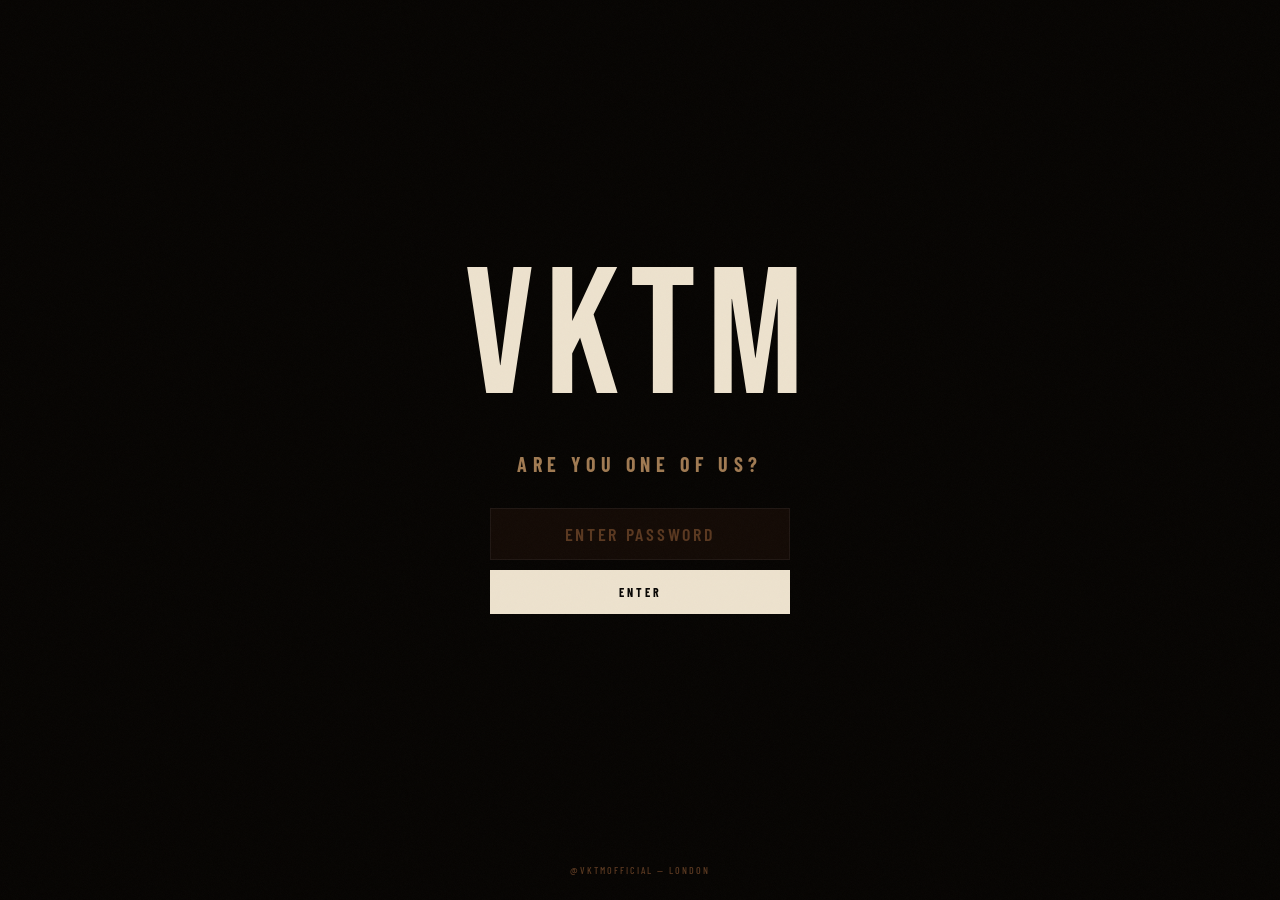
==== commit 22d81e54: "Add files via upload" ====
--- a/index.html
+++ b/index.html
@@ -4,213 +4,187 @@
   <meta charset="UTF-8">
   <meta name="viewport" content="width=device-width, initial-scale=1.0">
   <title>VKTM</title>
-  <meta name="description" content="VKTM — London streetwear. Limited drops. No restocks.">
   <link rel="icon" type="image/svg+xml" href="favicon.svg">
   <link rel="preconnect" href="https://fonts.googleapis.com">
   <link rel="preconnect" href="https://fonts.gstatic.com" crossorigin>
-  <link href="https://fonts.googleapis.com/css2?family=Permanent+Marker&family=Caveat:wght@400;500;600;700&display=swap" rel="stylesheet">
+  <link href="https://fonts.googleapis.com/css2?family=Bebas+Neue&family=Barlow+Condensed:wght@400;500;600;700&display=swap" rel="stylesheet">
   <style>
     *, *::before, *::after { box-sizing: border-box; margin: 0; padding: 0; }
-
     :root {
-      --black:      #080604;
-      --dark:       #0e0905;
-      --brown:      #2b1408;
-      --brown-mid:  #4a2210;
-      --brown-warm: #7a3d18;
-      --brown-light:#b06030;
-      --beige:      #c0966a;
-      --cream:      #d9b88a;
-      --off-white:  #ece0c6;
-      --white:      #f5ede0;
-      --font-mark:  'Permanent Marker', cursive;
-      --font-hand:  'Caveat', cursive;
+      --bg:   #060402;
+      --bg-2: #130a05;
+      --t-1:  #ede2ce;
+      --t-2:  #a07a52;
+      --t-3:  #5a3820;
+      --line: rgba(255,255,255,0.055);
     }
-
     html, body {
       height: 100%;
-      background: var(--black);
-      color: var(--off-white);
-      font-family: var(--font-hand);
+      background: var(--bg);
+      color: var(--t-1);
+      font-family: 'Barlow Condensed', sans-serif;
       -webkit-font-smoothing: antialiased;
     }
 
-    /* Grain */
-    .grain {
+    /* grain */
+    body::after {
+      content: '';
       position: fixed;
-      inset: -50%;
-      width: 200%;
-      height: 200%;
+      inset: 0;
       pointer-events: none;
-      z-index: 10;
-      opacity: 0.03;
-      background-image: url("data:image/svg+xml,%3Csvg viewBox='0 0 256 256' xmlns='http://www.w3.org/2000/svg'%3E%3Cfilter id='noise'%3E%3CfeTurbulence type='fractalNoise' baseFrequency='0.9' numOctaves='4' stitchTiles='stitch'/%3E%3C/filter%3E%3Crect width='100%25' height='100%25' filter='url(%23noise)'/%3E%3C/svg%3E");
-      animation: grain 0.8s steps(2) infinite;
-    }
-    @keyframes grain {
-      0%   { transform: translate(0,0); }
-      20%  { transform: translate(-3%,-4%); }
-      40%  { transform: translate(4%,2%); }
-      60%  { transform: translate(-2%,5%); }
-      80%  { transform: translate(3%,-2%); }
-      100% { transform: translate(0,0); }
+      z-index: 999;
+      opacity: 0.028;
+      background-image: url("data:image/svg+xml,%3Csvg viewBox='0 0 512 512' xmlns='http://www.w3.org/2000/svg'%3E%3Cfilter id='g'%3E%3CfeTurbulence type='fractalNoise' baseFrequency='0.72' numOctaves='4' stitchTiles='stitch'/%3E%3C/filter%3E%3Crect width='100%25' height='100%25' filter='url(%23g)'/%3E%3C/svg%3E");
+      background-size: 256px;
     }
 
-    /* Layout */
-    .wrap {
+    .gate {
       min-height: 100vh;
       display: flex;
       flex-direction: column;
       align-items: center;
       justify-content: center;
       padding: 40px 24px;
+      text-align: center;
       position: relative;
     }
 
-    /* VKTM wordmark */
-    .pw-logo {
-      font-family: var(--font-mark);
-      font-size: clamp(72px, 18vw, 140px);
-      color: var(--white);
-      line-height: 1;
-      letter-spacing: 0.02em;
-      margin-bottom: 12px;
-      text-align: center;
-      user-select: none;
+    .gate-wordmark {
+      font-family: 'Bebas Neue', sans-serif;
+      font-size: clamp(80px, 20vw, 180px);
+      letter-spacing: 0.06em;
+      color: var(--t-1);
+      line-height: 0.9;
+      margin-bottom: 32px;
+      animation: fadeUp 0.7s ease both;
     }
 
-    .pw-sub {
-      font-family: var(--font-hand);
-      font-size: 14px;
-      font-weight: 600;
-      letter-spacing: 0.25em;
-      color: var(--brown-warm);
-      text-align: center;
-      margin-bottom: 56px;
+    .gate-question {
+      font-family: 'Barlow Condensed', sans-serif;
+      font-size: clamp(14px, 3vw, 20px);
+      font-weight: 700;
+      letter-spacing: 0.28em;
+      text-transform: uppercase;
+      color: var(--t-2);
+      margin-bottom: 32px;
+      animation: fadeUp 0.7s 0.12s ease both;
     }
 
-    /* Form */
-    .pw-form {
-      width: 100%;
-      max-width: 320px;
+    .gate-form {
       display: flex;
       flex-direction: column;
-      gap: 12px;
+      gap: 10px;
+      width: 100%;
+      max-width: 300px;
+      animation: fadeUp 0.7s 0.22s ease both;
     }
 
-    .pw-input {
-      background: var(--brown);
-      border: 1px solid var(--brown-mid);
-      color: var(--off-white);
-      font-family: var(--font-hand);
-      font-size: 20px;
+    .gate-input {
+      background: var(--bg-2);
+      border: 1px solid var(--line);
+      color: var(--t-1);
+      font-family: 'Barlow Condensed', sans-serif;
+      font-size: 18px;
       font-weight: 600;
-      letter-spacing: 0.15em;
-      padding: 14px 18px;
+      letter-spacing: 0.2em;
+      text-align: center;
+      padding: 14px;
       outline: none;
-      text-align: center;
-      transition: border-color 0.2s;
-      border-radius: 2px;
-      width: 100%;
-    }
-    .pw-input::placeholder {
-      color: var(--brown-warm);
-      opacity: 0.5;
-      letter-spacing: 0.1em;
-    }
-    .pw-input:focus {
-      border-color: var(--brown-light);
-    }
-
-    .pw-btn {
-      background: var(--brown-warm);
-      color: var(--white);
-      font-family: var(--font-hand);
-      font-size: 16px;
-      font-weight: 700;
-      letter-spacing: 0.15em;
-      padding: 14px;
-      border: 1px solid var(--brown-warm);
-      cursor: pointer;
-      transition: background 0.2s;
-      border-radius: 2px;
+      transition: border-color 0.15s;
       text-transform: uppercase;
     }
-    .pw-btn:hover {
-      background: var(--brown-light);
-      border-color: var(--brown-light);
+    .gate-input::placeholder {
+      color: var(--t-3);
+      letter-spacing: 0.15em;
     }
+    .gate-input:focus { border-color: var(--t-2); }
 
-    .pw-error {
-      font-family: var(--font-hand);
-      font-size: 14px;
-      font-weight: 600;
-      letter-spacing: 0.1em;
-      color: var(--brown-light);
-      text-align: center;
-      height: 20px;
+    .gate-btn {
+      background: var(--t-1);
+      color: var(--bg);
+      font-family: 'Barlow Condensed', sans-serif;
+      font-size: 12px;
+      font-weight: 700;
+      letter-spacing: 0.25em;
+      text-transform: uppercase;
+      padding: 15px;
+      border: none;
+      cursor: pointer;
+      transition: background 0.15s;
+    }
+    .gate-btn:hover { background: var(--t-2); }
+
+    .gate-err {
+      font-family: 'Barlow Condensed', sans-serif;
+      font-size: 11px;
+      font-weight: 700;
+      letter-spacing: 0.2em;
+      text-transform: uppercase;
+      color: var(--t-2);
+      height: 18px;
       transition: opacity 0.2s;
       opacity: 0;
     }
-    .pw-error.show { opacity: 1; }
+    .gate-err.show { opacity: 1; }
 
-    /* Subtle bottom text */
-    .pw-foot {
+    .gate-foot {
       position: absolute;
-      bottom: 28px;
-      font-family: var(--font-hand);
-      font-size: 12px;
-      letter-spacing: 0.15em;
-      color: var(--brown-mid);
+      bottom: 24px;
+      font-family: 'Barlow Condensed', sans-serif;
+      font-size: 10px;
+      font-weight: 500;
+      letter-spacing: 0.2em;
+      text-transform: uppercase;
+      color: var(--t-3);
+      animation: fadeUp 0.7s 0.35s ease both;
+    }
+
+    @keyframes fadeUp {
+      from { opacity: 0; transform: translateY(16px); }
+      to   { opacity: 1; transform: none; }
     }
   </style>
 </head>
 <body>
+<div class="gate">
+  <div class="gate-wordmark">VKTM</div>
+  <div class="gate-question">Are you one of us?</div>
 
-<div class="grain"></div>
-
-<div class="wrap">
-  <div class="pw-logo">VKTM</div>
-  <div class="pw-sub">LONDON · ENTER PASSWORD</div>
-
-  <form class="pw-form" id="pw-form" autocomplete="off">
+  <form class="gate-form" id="gate-form" autocomplete="off">
     <input
-      class="pw-input"
-      id="pw-input"
+      class="gate-input"
+      id="gate-input"
       type="password"
-      placeholder="password"
+      placeholder="Enter password"
       autocomplete="new-password"
       spellcheck="false"
-    />
-    <button class="pw-btn" type="submit">Enter</button>
-    <div class="pw-error" id="pw-error">wrong password</div>
+    >
+    <button class="gate-btn" type="submit">Enter</button>
+    <div class="gate-err" id="gate-err">Wrong password</div>
   </form>
 
-  <div class="pw-foot">@vktmofficial</div>
+  <div class="gate-foot">@vktmofficial — London</div>
 </div>
 
 <script>
-  // If already unlocked, skip straight to home
   if (localStorage.getItem('vktm_unlocked') === '1') {
     window.location.replace('home.html');
   }
 
-  document.getElementById('pw-form').addEventListener('submit', function(e) {
+  document.getElementById('gate-form').addEventListener('submit', function(e) {
     e.preventDefault();
-    const val = document.getElementById('pw-input').value.trim();
-    const err = document.getElementById('pw-error');
-
+    const val = document.getElementById('gate-input').value.trim();
+    const err = document.getElementById('gate-err');
     if (val === 'VK1TMO') {
       localStorage.setItem('vktm_unlocked', '1');
       window.location.replace('home.html');
     } else {
       err.classList.add('show');
-      document.getElementById('pw-input').value = '';
-      document.getElementById('pw-input').focus();
-      setTimeout(() => err.classList.remove('show'), 2400);
+      document.getElementById('gate-input').value = '';
+      document.getElementById('gate-input').focus();
+      setTimeout(() => err.classList.remove('show'), 2500);
     }
   });
 </script>
-
 </body>
 </html>
